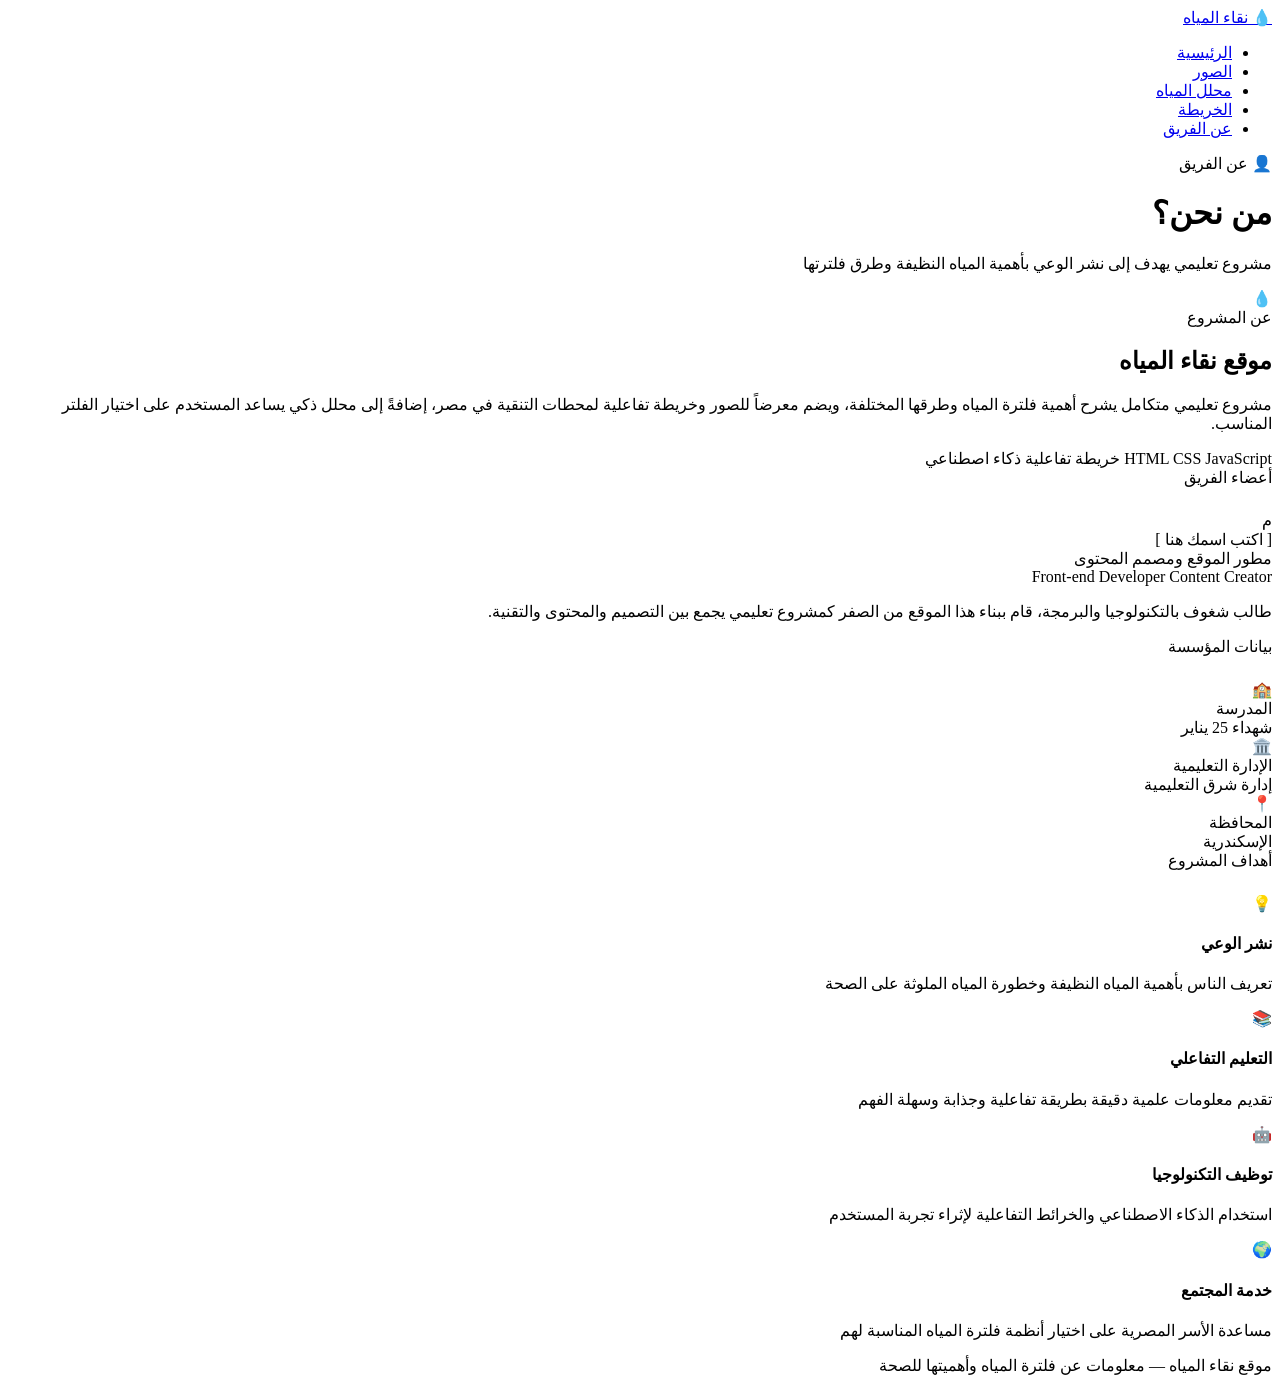
==== about.html @ 39299b44 "Add files via upload" ====
<!DOCTYPE html>
<html lang="ar" dir="rtl">
<head>
  <meta charset="UTF-8"/>
  <meta name="viewport" content="width=device-width, initial-scale=1.0"/>
  <title>فلترة المياه — عن الفريق</title>
  <link rel="stylesheet" href="css/shared.css"/>
  <link rel="stylesheet" href="css/about.css"/>
</head>
<body>

<!-- NAV -->
<nav>
  <a href="index.html" class="nav-logo">💧 <span>نقاء المياه</span></a>
  <ul class="nav-links">
    <li><a href="index.html">الرئيسية</a></li>
    <li><a href="photos.html">الصور</a></li>
    <li><a href="water-quiz.html">محلل المياه</a></li>
    <li><a href="map.html">الخريطة</a></li>
    <li><a href="about.html" class="active">عن الفريق</a></li>
  </ul>
</nav>

<!-- HERO -->
<div class="about-hero">
  <div class="section-label anim-1">👤 عن الفريق</div>
  <h1 class="page-title anim-2">من <span class="highlight">نحن؟</span></h1>
  <p class="anim-3">مشروع تعليمي يهدف إلى نشر الوعي بأهمية المياه النظيفة وطرق فلترتها</p>
</div>

<!-- PROJECT CARD -->
<div class="section">
  <div class="project-card anim-1">
    <div class="project-icon">💧</div>
    <div class="project-info">
      <div class="section-label" style="margin-bottom:12px;">عن المشروع</div>
      <h2 class="section-title">موقع نقاء المياه</h2>
      <p>مشروع تعليمي متكامل يشرح أهمية فلترة المياه وطرقها المختلفة، ويضم معرضاً للصور وخريطة تفاعلية لمحطات التنقية في مصر، إضافةً إلى محلل ذكي يساعد المستخدم على اختيار الفلتر المناسب.</p>
      <div class="project-tags">
        <span class="ptag">HTML</span>
        <span class="ptag">CSS</span>
        <span class="ptag">JavaScript</span>
        <span class="ptag">خريطة تفاعلية</span>
        <span class="ptag">ذكاء اصطناعي</span>
      </div>
    </div>
  </div>
</div>

<!-- MEMBER CARD -->
<div class="section" style="padding-top:0;">
  <div class="section-label anim-1" style="margin-bottom:24px;">أعضاء الفريق</div>
  <div class="member-card anim-2">
    <div class="member-avatar">
      <span>م</span>
    </div>
    <div class="member-info">
      <div class="member-name" id="memberName">[ اكتب اسمك هنا ]</div>
      <div class="member-role">مطور الموقع ومصمم المحتوى</div>
      <div class="member-badges">
        <span class="badge">Front-end Developer</span>
        <span class="badge">Content Creator</span>
      </div>
      <p class="member-desc">طالب شغوف بالتكنولوجيا والبرمجة، قام ببناء هذا الموقع من الصفر كمشروع تعليمي يجمع بين التصميم والمحتوى والتقنية.</p>
    </div>
  </div>
</div>

<!-- SCHOOL CARD -->
<div class="section" style="padding-top:0;">
  <div class="section-label anim-1" style="margin-bottom:24px;">بيانات المؤسسة</div>
  <div class="school-card anim-2">
    <div class="school-row">
      <span class="school-icon">🏫</span>
      <div>
        <div class="school-label">المدرسة</div>
        <div class="school-val">شهداء 25 يناير</div>
      </div>
    </div>
    <div class="school-divider"></div>
    <div class="school-row">
      <span class="school-icon">🏛️</span>
      <div>
        <div class="school-label">الإدارة التعليمية</div>
        <div class="school-val">إدارة شرق التعليمية</div>
      </div>
    </div>
    <div class="school-divider"></div>
    <div class="school-row">
      <span class="school-icon">📍</span>
      <div>
        <div class="school-label">المحافظة</div>
        <div class="school-val">الإسكندرية</div>
      </div>
    </div>
  </div>
</div>

<!-- GOALS -->
<div class="section" style="padding-top:0;">
  <div class="section-label anim-1" style="margin-bottom:24px;">أهداف المشروع</div>
  <div class="goals-grid anim-2">
    <div class="goal-card">
      <span class="goal-icon">💡</span>
      <h4>نشر الوعي</h4>
      <p>تعريف الناس بأهمية المياه النظيفة وخطورة المياه الملوثة على الصحة</p>
    </div>
    <div class="goal-card">
      <span class="goal-icon">📚</span>
      <h4>التعليم التفاعلي</h4>
      <p>تقديم معلومات علمية دقيقة بطريقة تفاعلية وجذابة وسهلة الفهم</p>
    </div>
    <div class="goal-card">
      <span class="goal-icon">🤖</span>
      <h4>توظيف التكنولوجيا</h4>
      <p>استخدام الذكاء الاصطناعي والخرائط التفاعلية لإثراء تجربة المستخدم</p>
    </div>
    <div class="goal-card">
      <span class="goal-icon">🌍</span>
      <h4>خدمة المجتمع</h4>
      <p>مساعدة الأسر المصرية على اختيار أنظمة فلترة المياه المناسبة لهم</p>
    </div>
  </div>
</div>

<!-- FOOTER -->
<footer>
  <p>موقع <span>نقاء المياه</span> — معلومات عن فلترة المياه وأهميتها للصحة</p>
</footer>

</body>
</html>
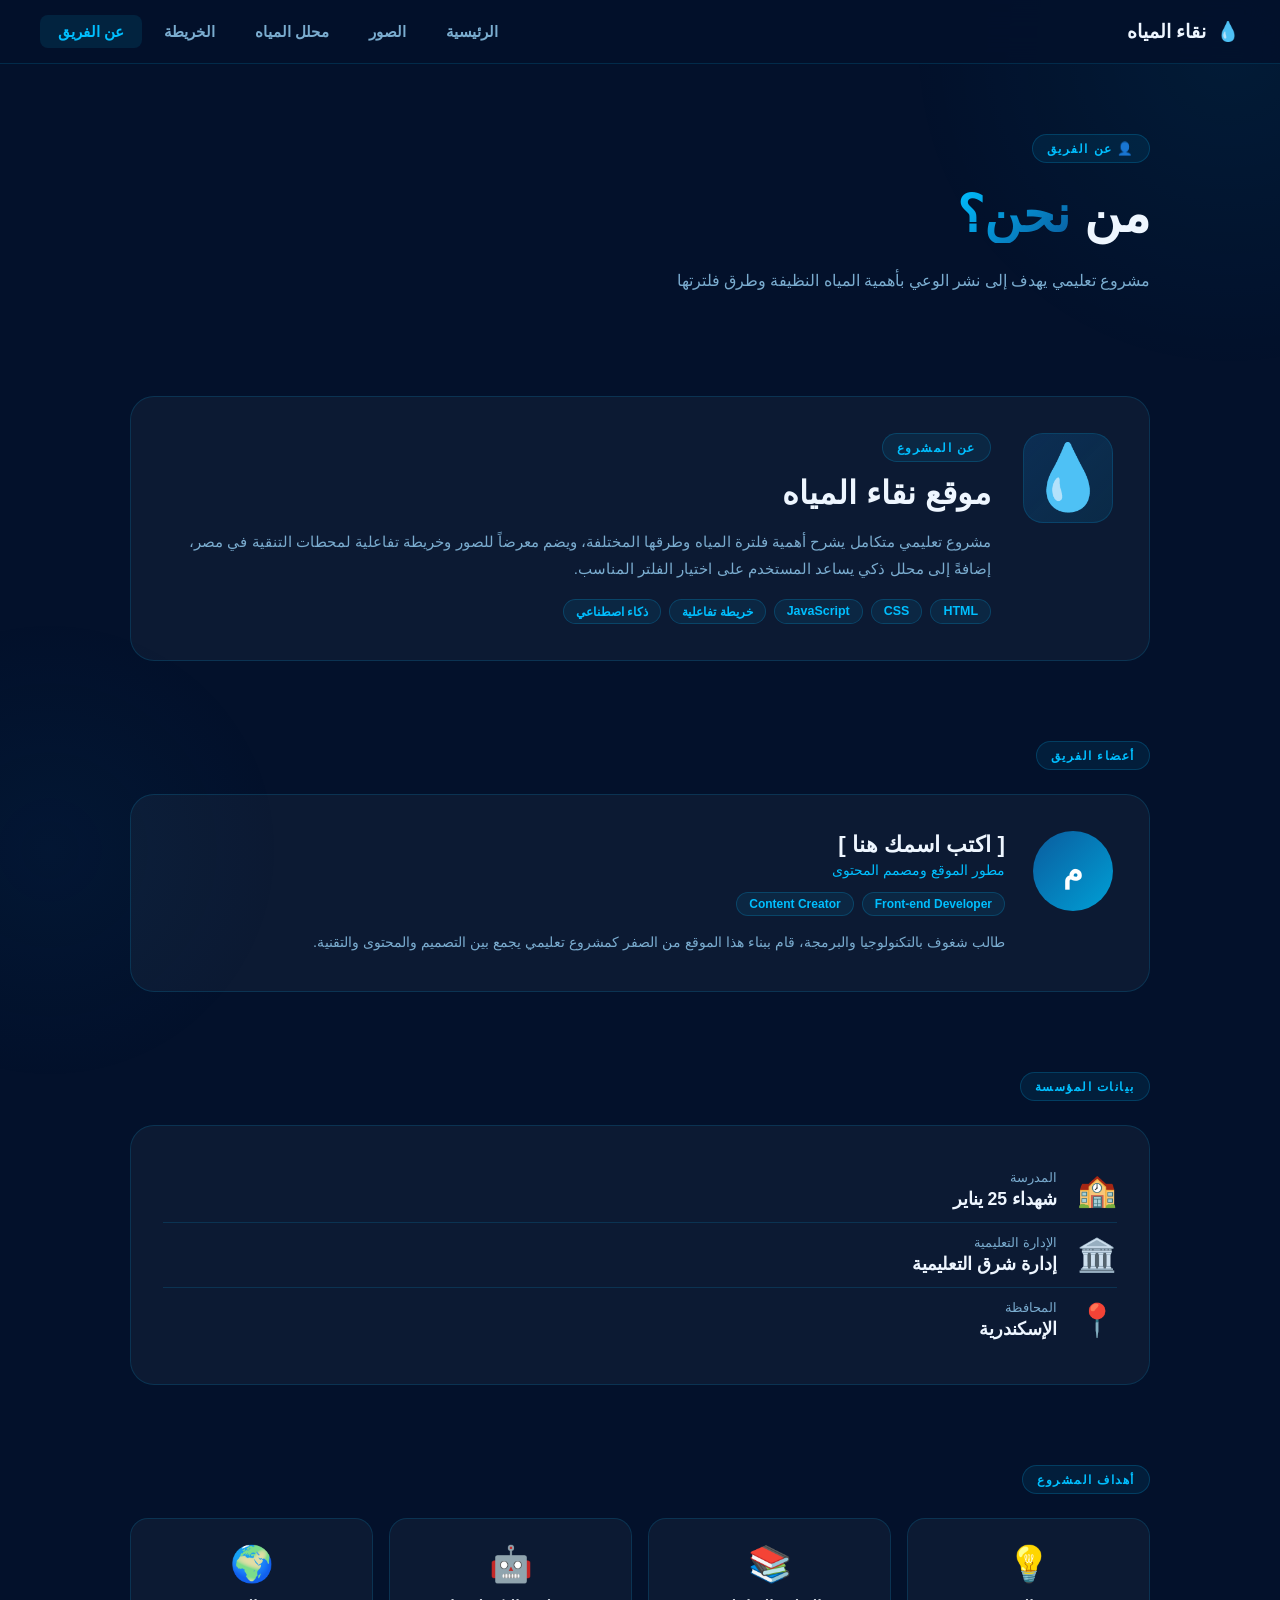
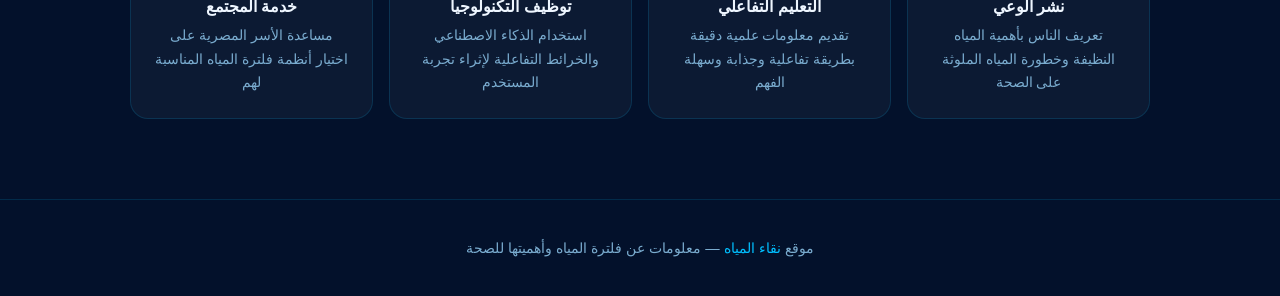
==== commit 76cc4bb5: "Update about.html" ====
--- a/about.html
+++ b/about.html
@@ -4,8 +4,8 @@
   <meta charset="UTF-8"/>
   <meta name="viewport" content="width=device-width, initial-scale=1.0"/>
   <title>فلترة المياه — عن الفريق</title>
-  <link rel="stylesheet" href="css/shared.css"/>
-  <link rel="stylesheet" href="css/about.css"/>
+  <link rel="stylesheet" href="./shared.css"/>
+  <link rel="stylesheet" href="./about.css"/>
 </head>
 <body>
 
--- a/shared.css
+++ b/shared.css
@@ -0,0 +1,245 @@
+@import url('https://fonts.googleapis.com/css2?family=Tajawal:wght@400;500;700;800;900&family=Cairo:wght@400;600;700;900&display=swap');
+
+:root {
+  --navy:       #03112b;
+  --navy-mid:   #071e3d;
+  --blue:       #0a5c9e;
+  --cyan:       #00bfff;
+  --cyan-soft:  #00a0d6;
+  --white:      #eef6ff;
+  --gray:       #7aaccf;
+  --success:    #00e5a0;
+  --card-bg:    rgba(255,255,255,0.04);
+  --card-border:rgba(0,191,255,0.15);
+}
+
+* { margin: 0; padding: 0; box-sizing: border-box; }
+
+html { scroll-behavior: smooth; }
+
+body {
+  font-family: 'Cairo', sans-serif;
+  background: var(--navy);
+  color: var(--white);
+  min-height: 100vh;
+  overflow-x: hidden;
+  direction: rtl;
+}
+
+/* ===== BACKGROUND ===== */
+body::before {
+  content: '';
+  position: fixed;
+  top: -300px; right: -300px;
+  width: 700px; height: 700px;
+  background: radial-gradient(circle, rgba(0,191,255,0.06) 0%, transparent 65%);
+  border-radius: 50%;
+  pointer-events: none;
+  z-index: 0;
+}
+body::after {
+  content: '';
+  position: fixed;
+  bottom: -200px; left: -200px;
+  width: 500px; height: 500px;
+  background: radial-gradient(circle, rgba(10,92,158,0.08) 0%, transparent 65%);
+  border-radius: 50%;
+  pointer-events: none;
+  z-index: 0;
+}
+
+/* ===== NAVBAR ===== */
+nav {
+  position: sticky;
+  top: 0;
+  z-index: 100;
+  background: rgba(3,17,43,0.85);
+  backdrop-filter: blur(16px);
+  border-bottom: 1px solid var(--card-border);
+  padding: 0 40px;
+  display: flex;
+  align-items: center;
+  justify-content: space-between;
+  height: 64px;
+}
+
+.nav-logo {
+  display: flex;
+  align-items: center;
+  gap: 10px;
+  font-family: 'Tajawal', sans-serif;
+  font-weight: 900;
+  font-size: 1.2rem;
+  color: var(--cyan);
+  text-decoration: none;
+}
+
+.nav-logo span { color: var(--white); }
+
+.nav-links {
+  display: flex;
+  gap: 4px;
+  list-style: none;
+}
+
+.nav-links a {
+  color: var(--gray);
+  text-decoration: none;
+  padding: 8px 18px;
+  border-radius: 8px;
+  font-size: 0.95rem;
+  font-weight: 600;
+  transition: all 0.2s ease;
+}
+
+.nav-links a:hover {
+  color: var(--white);
+  background: rgba(0,191,255,0.08);
+}
+
+.nav-links a.active {
+  color: var(--cyan);
+  background: rgba(0,191,255,0.1);
+}
+
+/* ===== SECTION WRAPPER ===== */
+.section {
+  position: relative;
+  z-index: 1;
+  padding: 80px 40px;
+  max-width: 1100px;
+  margin: 0 auto;
+}
+
+/* ===== SECTION LABEL ===== */
+.section-label {
+  display: inline-flex;
+  align-items: center;
+  gap: 8px;
+  background: rgba(0,191,255,0.08);
+  border: 1px solid rgba(0,191,255,0.2);
+  color: var(--cyan);
+  font-size: 0.78rem;
+  font-weight: 700;
+  padding: 6px 14px;
+  border-radius: 50px;
+  letter-spacing: 1.5px;
+  margin-bottom: 20px;
+}
+
+/* ===== HEADINGS ===== */
+h1.page-title {
+  font-family: 'Tajawal', sans-serif;
+  font-size: clamp(2rem, 5vw, 3.2rem);
+  font-weight: 900;
+  line-height: 1.25;
+  margin-bottom: 20px;
+}
+
+h1.page-title .highlight {
+  background: linear-gradient(135deg, var(--cyan), var(--blue));
+  -webkit-background-clip: text;
+  -webkit-text-fill-color: transparent;
+  background-clip: text;
+}
+
+h2.section-title {
+  font-family: 'Tajawal', sans-serif;
+  font-size: clamp(1.5rem, 3vw, 2rem);
+  font-weight: 800;
+  margin-bottom: 16px;
+}
+
+/* ===== CARDS ===== */
+.card {
+  background: var(--card-bg);
+  border: 1px solid var(--card-border);
+  border-radius: 20px;
+  padding: 28px;
+  transition: border-color 0.3s, transform 0.3s;
+}
+
+.card:hover {
+  border-color: rgba(0,191,255,0.35);
+  transform: translateY(-4px);
+}
+
+/* ===== BUTTON ===== */
+.btn {
+  display: inline-flex;
+  align-items: center;
+  gap: 8px;
+  padding: 14px 28px;
+  border-radius: 12px;
+  font-family: 'Cairo', sans-serif;
+  font-size: 1rem;
+  font-weight: 700;
+  cursor: pointer;
+  transition: all 0.3s ease;
+  text-decoration: none;
+  border: none;
+}
+
+.btn-primary {
+  background: linear-gradient(135deg, var(--blue), var(--cyan-soft));
+  color: white;
+}
+
+.btn-primary:hover {
+  transform: translateY(-2px);
+  box-shadow: 0 12px 30px rgba(0,191,255,0.25);
+}
+
+.btn-outline {
+  background: transparent;
+  border: 1.5px solid var(--card-border);
+  color: var(--gray);
+}
+
+.btn-outline:hover {
+  border-color: var(--cyan);
+  color: var(--cyan);
+}
+
+/* ===== DIVIDER ===== */
+.divider {
+  height: 1px;
+  background: linear-gradient(90deg, transparent, var(--card-border), transparent);
+  margin: 0 40px;
+}
+
+/* ===== FOOTER ===== */
+footer {
+  position: relative;
+  z-index: 1;
+  text-align: center;
+  padding: 40px;
+  color: var(--gray);
+  font-size: 0.9rem;
+  border-top: 1px solid var(--card-border);
+}
+
+footer span { color: var(--cyan); }
+
+/* ===== ANIMATIONS ===== */
+@keyframes fadeUp {
+  from { opacity: 0; transform: translateY(30px); }
+  to   { opacity: 1; transform: translateY(0); }
+}
+
+@keyframes fadeIn {
+  from { opacity: 0; }
+  to   { opacity: 1; }
+}
+
+.anim-1 { animation: fadeUp 0.7s ease both; }
+.anim-2 { animation: fadeUp 0.7s ease 0.15s both; }
+.anim-3 { animation: fadeUp 0.7s ease 0.3s both; }
+.anim-4 { animation: fadeUp 0.7s ease 0.45s both; }
+
+/* ===== RESPONSIVE ===== */
+@media (max-width: 768px) {
+  nav { padding: 0 20px; }
+  .section { padding: 50px 20px; }
+  .nav-logo span { display: none; }
+}
--- a/about.css
+++ b/about.css
@@ -0,0 +1,192 @@
+/* ===== HERO ===== */
+.about-hero {
+  position: relative;
+  z-index: 1;
+  padding: 70px 40px 20px;
+  max-width: 1100px;
+  margin: 0 auto;
+}
+
+.about-hero p {
+  color: var(--gray);
+  font-size: 1rem;
+  line-height: 1.8;
+  margin-top: 12px;
+}
+
+/* ===== PROJECT CARD ===== */
+.project-card {
+  display: flex;
+  gap: 32px;
+  align-items: flex-start;
+  background: var(--card-bg);
+  border: 1px solid var(--card-border);
+  border-radius: 24px;
+  padding: 36px;
+  transition: border-color 0.3s;
+}
+
+.project-card:hover { border-color: rgba(0,191,255,0.3); }
+
+.project-icon {
+  font-size: 4rem;
+  flex-shrink: 0;
+  width: 90px; height: 90px;
+  background: linear-gradient(135deg, rgba(10,92,158,0.3), rgba(0,191,255,0.1));
+  border: 1px solid var(--card-border);
+  border-radius: 20px;
+  display: flex;
+  align-items: center;
+  justify-content: center;
+}
+
+.project-info p {
+  color: var(--gray);
+  font-size: 0.95rem;
+  line-height: 1.8;
+  margin-bottom: 16px;
+}
+
+.project-tags { display: flex; flex-wrap: wrap; gap: 8px; }
+
+.ptag {
+  background: rgba(0,191,255,0.08);
+  border: 1px solid rgba(0,191,255,0.2);
+  color: var(--cyan);
+  font-size: 0.78rem;
+  font-weight: 700;
+  padding: 4px 12px;
+  border-radius: 50px;
+}
+
+/* ===== MEMBER CARD ===== */
+.member-card {
+  display: flex;
+  gap: 28px;
+  align-items: flex-start;
+  background: var(--card-bg);
+  border: 1px solid var(--card-border);
+  border-radius: 24px;
+  padding: 36px;
+  transition: border-color 0.3s;
+}
+
+.member-card:hover { border-color: rgba(0,191,255,0.3); }
+
+.member-avatar {
+  width: 80px; height: 80px;
+  background: linear-gradient(135deg, var(--blue), var(--cyan-soft));
+  border-radius: 50%;
+  display: flex;
+  align-items: center;
+  justify-content: center;
+  font-size: 2rem;
+  font-weight: 900;
+  color: white;
+  flex-shrink: 0;
+}
+
+.member-name {
+  font-family: 'Tajawal', sans-serif;
+  font-size: 1.4rem;
+  font-weight: 900;
+  margin-bottom: 4px;
+}
+
+.member-role {
+  color: var(--cyan);
+  font-size: 0.9rem;
+  margin-bottom: 14px;
+}
+
+.member-badges { display: flex; gap: 8px; flex-wrap: wrap; margin-bottom: 14px; }
+
+.badge {
+  background: rgba(0,191,255,0.08);
+  border: 1px solid rgba(0,191,255,0.2);
+  color: var(--cyan);
+  font-size: 0.75rem;
+  font-weight: 700;
+  padding: 4px 12px;
+  border-radius: 50px;
+}
+
+.member-desc {
+  color: var(--gray);
+  font-size: 0.9rem;
+  line-height: 1.8;
+}
+
+/* ===== SCHOOL CARD ===== */
+.school-card {
+  background: var(--card-bg);
+  border: 1px solid var(--card-border);
+  border-radius: 24px;
+  padding: 32px;
+  transition: border-color 0.3s;
+}
+
+.school-card:hover { border-color: rgba(0,191,255,0.3); }
+
+.school-row {
+  display: flex;
+  align-items: center;
+  gap: 20px;
+  padding: 12px 0;
+}
+
+.school-icon { font-size: 2rem; flex-shrink: 0; }
+
+.school-label {
+  color: var(--gray);
+  font-size: 0.8rem;
+  margin-bottom: 4px;
+}
+
+.school-val {
+  font-size: 1.1rem;
+  font-weight: 700;
+  color: var(--white);
+}
+
+.school-divider {
+  height: 1px;
+  background: var(--card-border);
+}
+
+/* ===== GOALS ===== */
+.goals-grid {
+  display: grid;
+  grid-template-columns: repeat(4, 1fr);
+  gap: 16px;
+}
+
+.goal-card {
+  background: var(--card-bg);
+  border: 1px solid var(--card-border);
+  border-radius: 18px;
+  padding: 24px;
+  text-align: center;
+  transition: all 0.3s;
+}
+
+.goal-card:hover {
+  border-color: rgba(0,191,255,0.3);
+  transform: translateY(-4px);
+}
+
+.goal-icon { font-size: 2.2rem; display: block; margin-bottom: 12px; }
+.goal-card h4 { font-size: 1rem; font-weight: 700; margin-bottom: 8px; }
+.goal-card p  { color: var(--gray); font-size: 0.85rem; line-height: 1.7; }
+
+/* ===== RESPONSIVE ===== */
+@media (max-width: 768px) {
+  .about-hero { padding: 50px 20px 20px; }
+  .project-card { flex-direction: column; padding: 24px; }
+  .member-card  { flex-direction: column; padding: 24px; }
+  .goals-grid   { grid-template-columns: 1fr 1fr; }
+}
+
+@media (max-width: 500px) {
+  .goals-grid { grid-template-columns: 1fr; }
+}
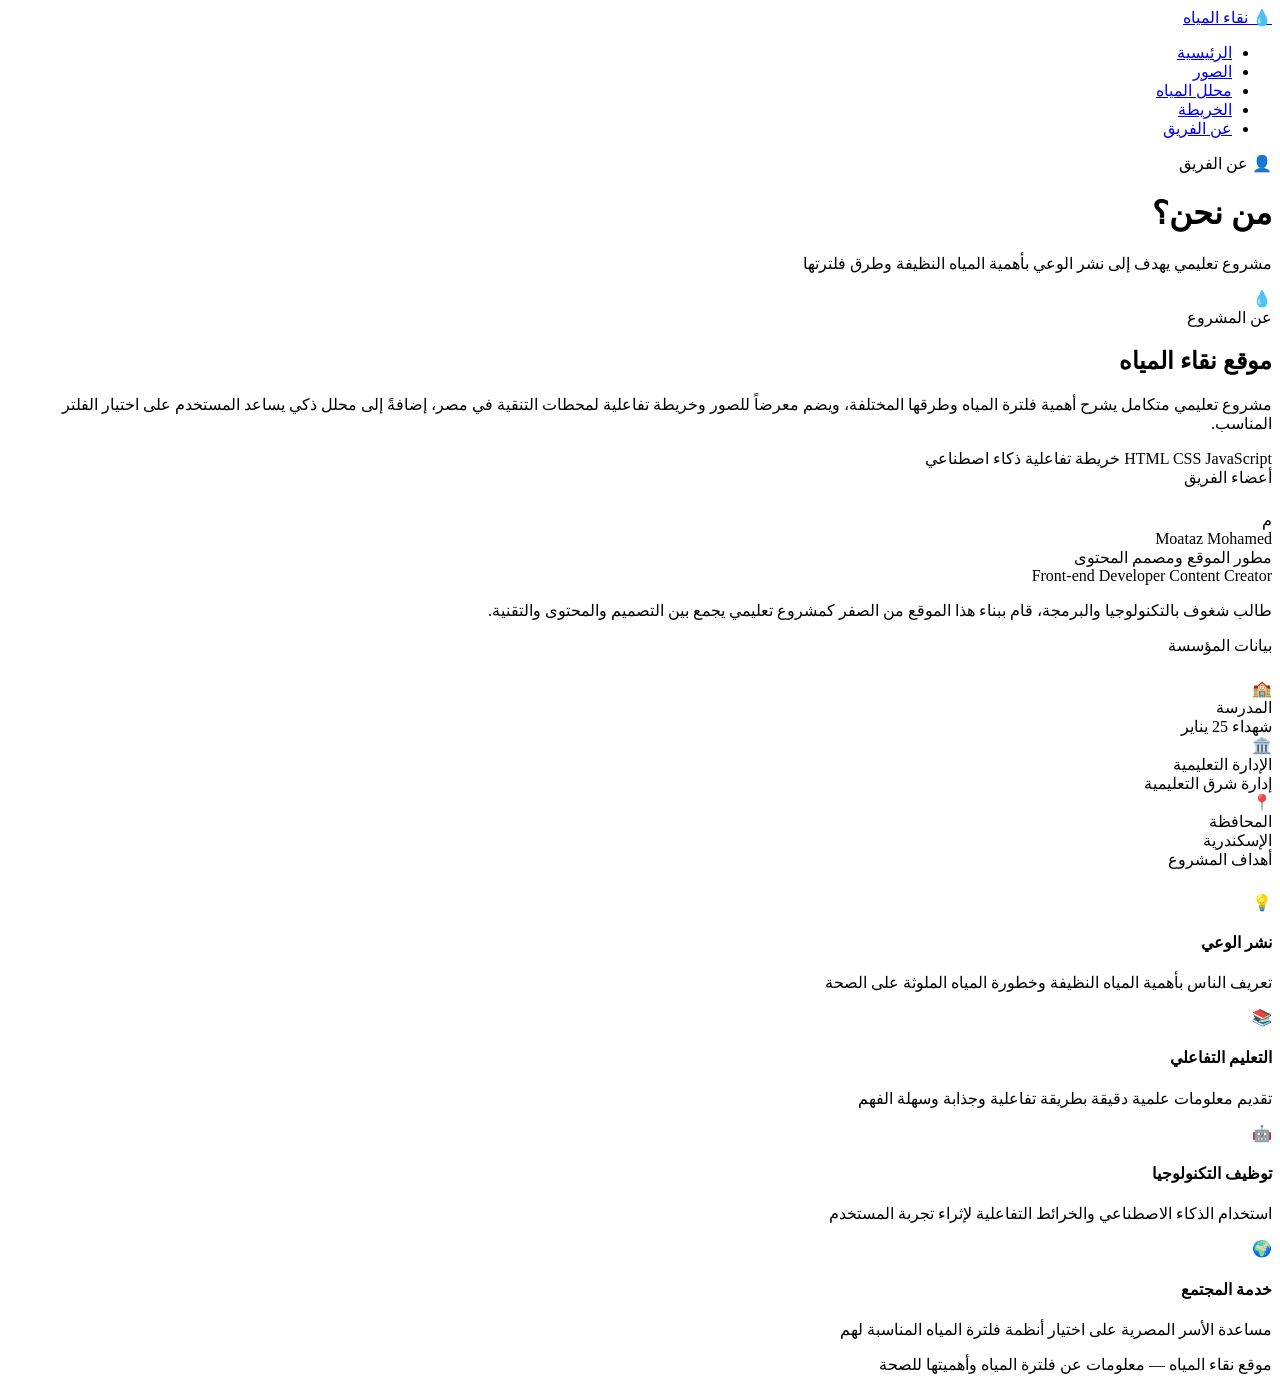
==== commit 1b8981ac: "Add files via upload" ====
--- a/about.html
+++ b/about.html
@@ -4,8 +4,8 @@
   <meta charset="UTF-8"/>
   <meta name="viewport" content="width=device-width, initial-scale=1.0"/>
   <title>فلترة المياه — عن الفريق</title>
-  <link rel="stylesheet" href="./shared.css"/>
-  <link rel="stylesheet" href="./about.css"/>
+  <link rel="stylesheet" href="css/shared.css"/>
+  <link rel="stylesheet" href="css/about.css"/>
 </head>
 <body>
 
@@ -55,7 +55,7 @@
       <span>م</span>
     </div>
     <div class="member-info">
-      <div class="member-name" id="memberName">[ اكتب اسمك هنا ]</div>
+      <div class="member-name" id="memberName">Moataz Mohamed</div>
       <div class="member-role">مطور الموقع ومصمم المحتوى</div>
       <div class="member-badges">
         <span class="badge">Front-end Developer</span>
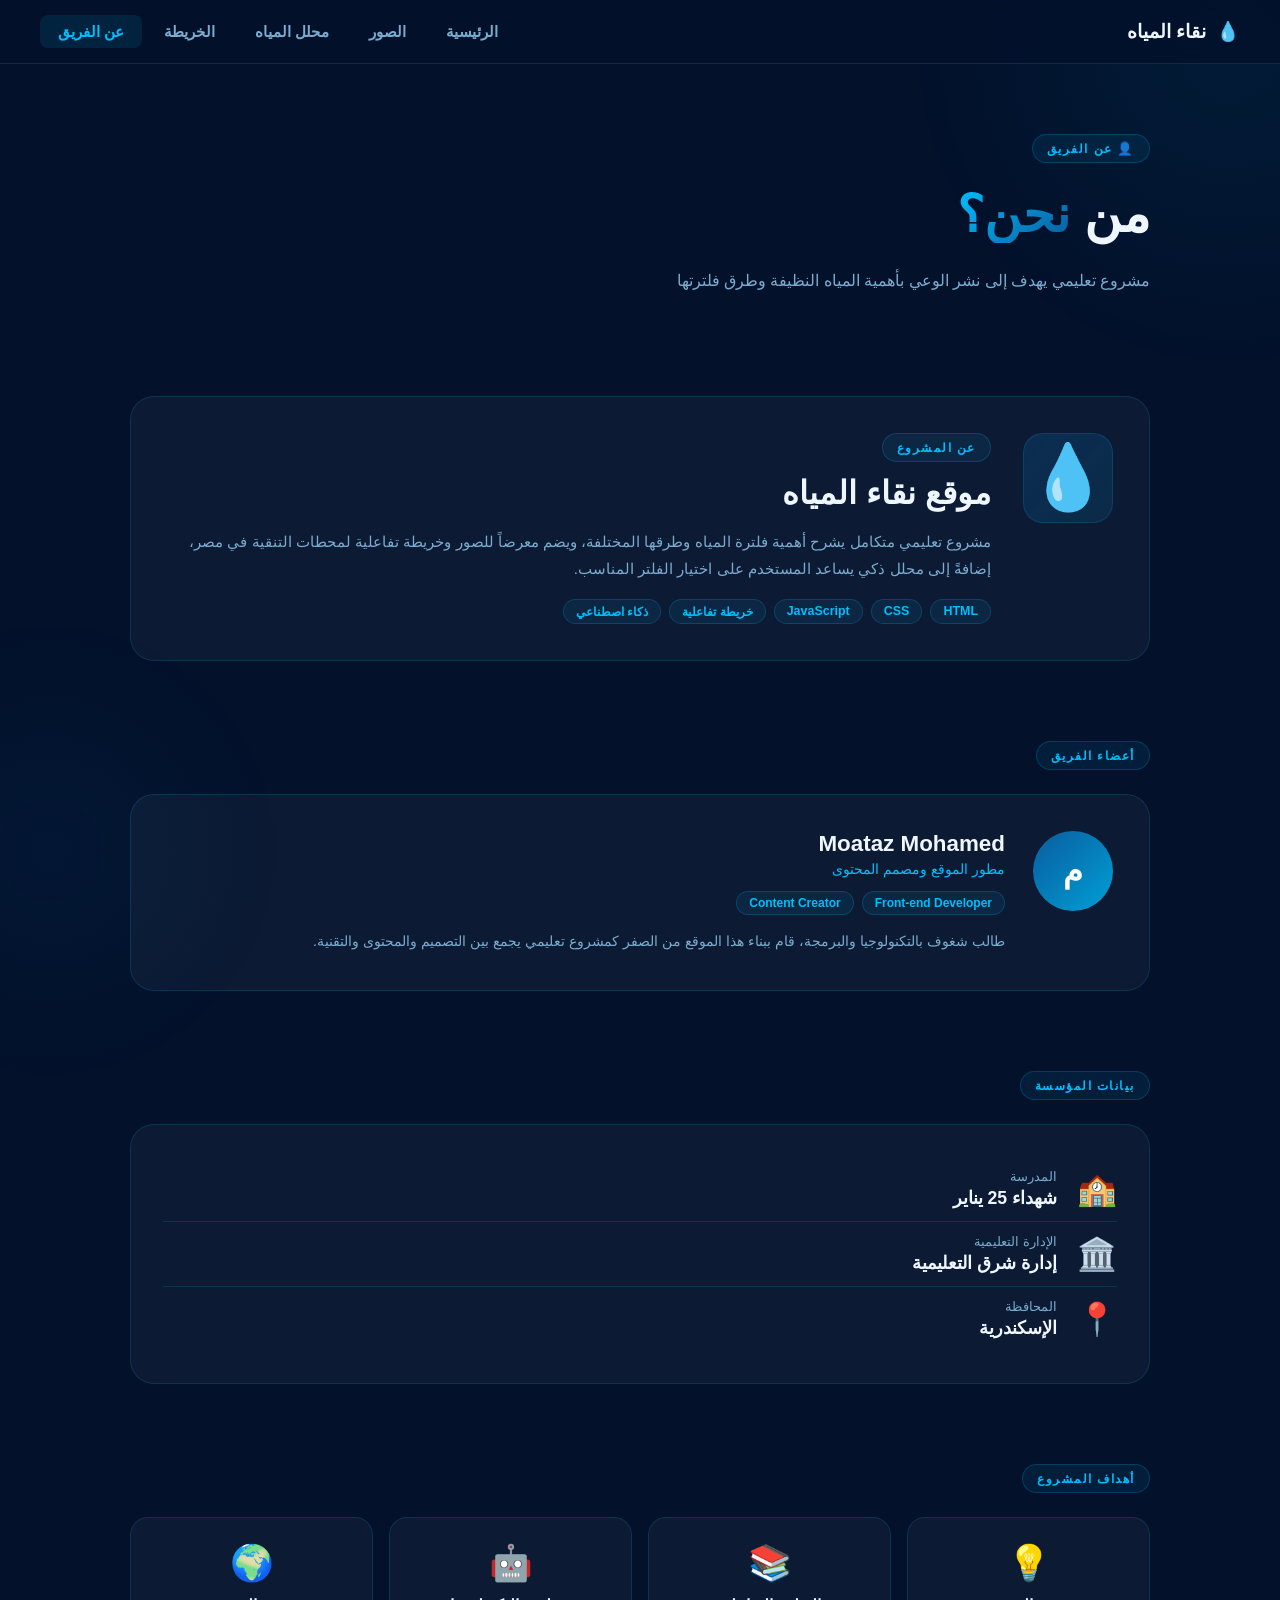
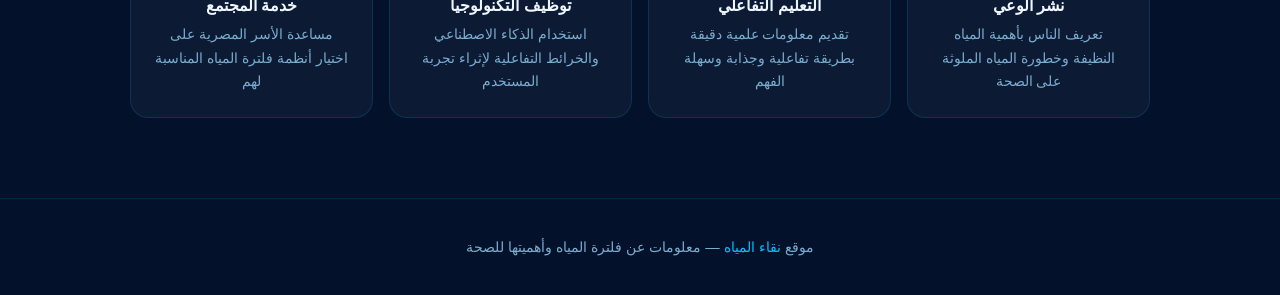
==== commit 26f1e9f4: "Update about.html" ====
--- a/about.html
+++ b/about.html
@@ -4,8 +4,8 @@
   <meta charset="UTF-8"/>
   <meta name="viewport" content="width=device-width, initial-scale=1.0"/>
   <title>فلترة المياه — عن الفريق</title>
-  <link rel="stylesheet" href="css/shared.css"/>
-  <link rel="stylesheet" href="css/about.css"/>
+  <link rel="stylesheet" href="./shared.css"/>
+  <link rel="stylesheet" href="./about.css"/>
 </head>
 <body>
 
--- a/shared.css
+++ b/shared.css
@@ -0,0 +1,245 @@
+@import url('https://fonts.googleapis.com/css2?family=Tajawal:wght@400;500;700;800;900&family=Cairo:wght@400;600;700;900&display=swap');
+
+:root {
+  --navy:       #03112b;
+  --navy-mid:   #071e3d;
+  --blue:       #0a5c9e;
+  --cyan:       #00bfff;
+  --cyan-soft:  #00a0d6;
+  --white:      #eef6ff;
+  --gray:       #7aaccf;
+  --success:    #00e5a0;
+  --card-bg:    rgba(255,255,255,0.04);
+  --card-border:rgba(0,191,255,0.15);
+}
+
+* { margin: 0; padding: 0; box-sizing: border-box; }
+
+html { scroll-behavior: smooth; }
+
+body {
+  font-family: 'Cairo', sans-serif;
+  background: var(--navy);
+  color: var(--white);
+  min-height: 100vh;
+  overflow-x: hidden;
+  direction: rtl;
+}
+
+/* ===== BACKGROUND ===== */
+body::before {
+  content: '';
+  position: fixed;
+  top: -300px; right: -300px;
+  width: 700px; height: 700px;
+  background: radial-gradient(circle, rgba(0,191,255,0.06) 0%, transparent 65%);
+  border-radius: 50%;
+  pointer-events: none;
+  z-index: 0;
+}
+body::after {
+  content: '';
+  position: fixed;
+  bottom: -200px; left: -200px;
+  width: 500px; height: 500px;
+  background: radial-gradient(circle, rgba(10,92,158,0.08) 0%, transparent 65%);
+  border-radius: 50%;
+  pointer-events: none;
+  z-index: 0;
+}
+
+/* ===== NAVBAR ===== */
+nav {
+  position: sticky;
+  top: 0;
+  z-index: 100;
+  background: rgba(3,17,43,0.85);
+  backdrop-filter: blur(16px);
+  border-bottom: 1px solid var(--card-border);
+  padding: 0 40px;
+  display: flex;
+  align-items: center;
+  justify-content: space-between;
+  height: 64px;
+}
+
+.nav-logo {
+  display: flex;
+  align-items: center;
+  gap: 10px;
+  font-family: 'Tajawal', sans-serif;
+  font-weight: 900;
+  font-size: 1.2rem;
+  color: var(--cyan);
+  text-decoration: none;
+}
+
+.nav-logo span { color: var(--white); }
+
+.nav-links {
+  display: flex;
+  gap: 4px;
+  list-style: none;
+}
+
+.nav-links a {
+  color: var(--gray);
+  text-decoration: none;
+  padding: 8px 18px;
+  border-radius: 8px;
+  font-size: 0.95rem;
+  font-weight: 600;
+  transition: all 0.2s ease;
+}
+
+.nav-links a:hover {
+  color: var(--white);
+  background: rgba(0,191,255,0.08);
+}
+
+.nav-links a.active {
+  color: var(--cyan);
+  background: rgba(0,191,255,0.1);
+}
+
+/* ===== SECTION WRAPPER ===== */
+.section {
+  position: relative;
+  z-index: 1;
+  padding: 80px 40px;
+  max-width: 1100px;
+  margin: 0 auto;
+}
+
+/* ===== SECTION LABEL ===== */
+.section-label {
+  display: inline-flex;
+  align-items: center;
+  gap: 8px;
+  background: rgba(0,191,255,0.08);
+  border: 1px solid rgba(0,191,255,0.2);
+  color: var(--cyan);
+  font-size: 0.78rem;
+  font-weight: 700;
+  padding: 6px 14px;
+  border-radius: 50px;
+  letter-spacing: 1.5px;
+  margin-bottom: 20px;
+}
+
+/* ===== HEADINGS ===== */
+h1.page-title {
+  font-family: 'Tajawal', sans-serif;
+  font-size: clamp(2rem, 5vw, 3.2rem);
+  font-weight: 900;
+  line-height: 1.25;
+  margin-bottom: 20px;
+}
+
+h1.page-title .highlight {
+  background: linear-gradient(135deg, var(--cyan), var(--blue));
+  -webkit-background-clip: text;
+  -webkit-text-fill-color: transparent;
+  background-clip: text;
+}
+
+h2.section-title {
+  font-family: 'Tajawal', sans-serif;
+  font-size: clamp(1.5rem, 3vw, 2rem);
+  font-weight: 800;
+  margin-bottom: 16px;
+}
+
+/* ===== CARDS ===== */
+.card {
+  background: var(--card-bg);
+  border: 1px solid var(--card-border);
+  border-radius: 20px;
+  padding: 28px;
+  transition: border-color 0.3s, transform 0.3s;
+}
+
+.card:hover {
+  border-color: rgba(0,191,255,0.35);
+  transform: translateY(-4px);
+}
+
+/* ===== BUTTON ===== */
+.btn {
+  display: inline-flex;
+  align-items: center;
+  gap: 8px;
+  padding: 14px 28px;
+  border-radius: 12px;
+  font-family: 'Cairo', sans-serif;
+  font-size: 1rem;
+  font-weight: 700;
+  cursor: pointer;
+  transition: all 0.3s ease;
+  text-decoration: none;
+  border: none;
+}
+
+.btn-primary {
+  background: linear-gradient(135deg, var(--blue), var(--cyan-soft));
+  color: white;
+}
+
+.btn-primary:hover {
+  transform: translateY(-2px);
+  box-shadow: 0 12px 30px rgba(0,191,255,0.25);
+}
+
+.btn-outline {
+  background: transparent;
+  border: 1.5px solid var(--card-border);
+  color: var(--gray);
+}
+
+.btn-outline:hover {
+  border-color: var(--cyan);
+  color: var(--cyan);
+}
+
+/* ===== DIVIDER ===== */
+.divider {
+  height: 1px;
+  background: linear-gradient(90deg, transparent, var(--card-border), transparent);
+  margin: 0 40px;
+}
+
+/* ===== FOOTER ===== */
+footer {
+  position: relative;
+  z-index: 1;
+  text-align: center;
+  padding: 40px;
+  color: var(--gray);
+  font-size: 0.9rem;
+  border-top: 1px solid var(--card-border);
+}
+
+footer span { color: var(--cyan); }
+
+/* ===== ANIMATIONS ===== */
+@keyframes fadeUp {
+  from { opacity: 0; transform: translateY(30px); }
+  to   { opacity: 1; transform: translateY(0); }
+}
+
+@keyframes fadeIn {
+  from { opacity: 0; }
+  to   { opacity: 1; }
+}
+
+.anim-1 { animation: fadeUp 0.7s ease both; }
+.anim-2 { animation: fadeUp 0.7s ease 0.15s both; }
+.anim-3 { animation: fadeUp 0.7s ease 0.3s both; }
+.anim-4 { animation: fadeUp 0.7s ease 0.45s both; }
+
+/* ===== RESPONSIVE ===== */
+@media (max-width: 768px) {
+  nav { padding: 0 20px; }
+  .section { padding: 50px 20px; }
+  .nav-logo span { display: none; }
+}
--- a/about.css
+++ b/about.css
@@ -0,0 +1,192 @@
+/* ===== HERO ===== */
+.about-hero {
+  position: relative;
+  z-index: 1;
+  padding: 70px 40px 20px;
+  max-width: 1100px;
+  margin: 0 auto;
+}
+
+.about-hero p {
+  color: var(--gray);
+  font-size: 1rem;
+  line-height: 1.8;
+  margin-top: 12px;
+}
+
+/* ===== PROJECT CARD ===== */
+.project-card {
+  display: flex;
+  gap: 32px;
+  align-items: flex-start;
+  background: var(--card-bg);
+  border: 1px solid var(--card-border);
+  border-radius: 24px;
+  padding: 36px;
+  transition: border-color 0.3s;
+}
+
+.project-card:hover { border-color: rgba(0,191,255,0.3); }
+
+.project-icon {
+  font-size: 4rem;
+  flex-shrink: 0;
+  width: 90px; height: 90px;
+  background: linear-gradient(135deg, rgba(10,92,158,0.3), rgba(0,191,255,0.1));
+  border: 1px solid var(--card-border);
+  border-radius: 20px;
+  display: flex;
+  align-items: center;
+  justify-content: center;
+}
+
+.project-info p {
+  color: var(--gray);
+  font-size: 0.95rem;
+  line-height: 1.8;
+  margin-bottom: 16px;
+}
+
+.project-tags { display: flex; flex-wrap: wrap; gap: 8px; }
+
+.ptag {
+  background: rgba(0,191,255,0.08);
+  border: 1px solid rgba(0,191,255,0.2);
+  color: var(--cyan);
+  font-size: 0.78rem;
+  font-weight: 700;
+  padding: 4px 12px;
+  border-radius: 50px;
+}
+
+/* ===== MEMBER CARD ===== */
+.member-card {
+  display: flex;
+  gap: 28px;
+  align-items: flex-start;
+  background: var(--card-bg);
+  border: 1px solid var(--card-border);
+  border-radius: 24px;
+  padding: 36px;
+  transition: border-color 0.3s;
+}
+
+.member-card:hover { border-color: rgba(0,191,255,0.3); }
+
+.member-avatar {
+  width: 80px; height: 80px;
+  background: linear-gradient(135deg, var(--blue), var(--cyan-soft));
+  border-radius: 50%;
+  display: flex;
+  align-items: center;
+  justify-content: center;
+  font-size: 2rem;
+  font-weight: 900;
+  color: white;
+  flex-shrink: 0;
+}
+
+.member-name {
+  font-family: 'Tajawal', sans-serif;
+  font-size: 1.4rem;
+  font-weight: 900;
+  margin-bottom: 4px;
+}
+
+.member-role {
+  color: var(--cyan);
+  font-size: 0.9rem;
+  margin-bottom: 14px;
+}
+
+.member-badges { display: flex; gap: 8px; flex-wrap: wrap; margin-bottom: 14px; }
+
+.badge {
+  background: rgba(0,191,255,0.08);
+  border: 1px solid rgba(0,191,255,0.2);
+  color: var(--cyan);
+  font-size: 0.75rem;
+  font-weight: 700;
+  padding: 4px 12px;
+  border-radius: 50px;
+}
+
+.member-desc {
+  color: var(--gray);
+  font-size: 0.9rem;
+  line-height: 1.8;
+}
+
+/* ===== SCHOOL CARD ===== */
+.school-card {
+  background: var(--card-bg);
+  border: 1px solid var(--card-border);
+  border-radius: 24px;
+  padding: 32px;
+  transition: border-color 0.3s;
+}
+
+.school-card:hover { border-color: rgba(0,191,255,0.3); }
+
+.school-row {
+  display: flex;
+  align-items: center;
+  gap: 20px;
+  padding: 12px 0;
+}
+
+.school-icon { font-size: 2rem; flex-shrink: 0; }
+
+.school-label {
+  color: var(--gray);
+  font-size: 0.8rem;
+  margin-bottom: 4px;
+}
+
+.school-val {
+  font-size: 1.1rem;
+  font-weight: 700;
+  color: var(--white);
+}
+
+.school-divider {
+  height: 1px;
+  background: var(--card-border);
+}
+
+/* ===== GOALS ===== */
+.goals-grid {
+  display: grid;
+  grid-template-columns: repeat(4, 1fr);
+  gap: 16px;
+}
+
+.goal-card {
+  background: var(--card-bg);
+  border: 1px solid var(--card-border);
+  border-radius: 18px;
+  padding: 24px;
+  text-align: center;
+  transition: all 0.3s;
+}
+
+.goal-card:hover {
+  border-color: rgba(0,191,255,0.3);
+  transform: translateY(-4px);
+}
+
+.goal-icon { font-size: 2.2rem; display: block; margin-bottom: 12px; }
+.goal-card h4 { font-size: 1rem; font-weight: 700; margin-bottom: 8px; }
+.goal-card p  { color: var(--gray); font-size: 0.85rem; line-height: 1.7; }
+
+/* ===== RESPONSIVE ===== */
+@media (max-width: 768px) {
+  .about-hero { padding: 50px 20px 20px; }
+  .project-card { flex-direction: column; padding: 24px; }
+  .member-card  { flex-direction: column; padding: 24px; }
+  .goals-grid   { grid-template-columns: 1fr 1fr; }
+}
+
+@media (max-width: 500px) {
+  .goals-grid { grid-template-columns: 1fr; }
+}
